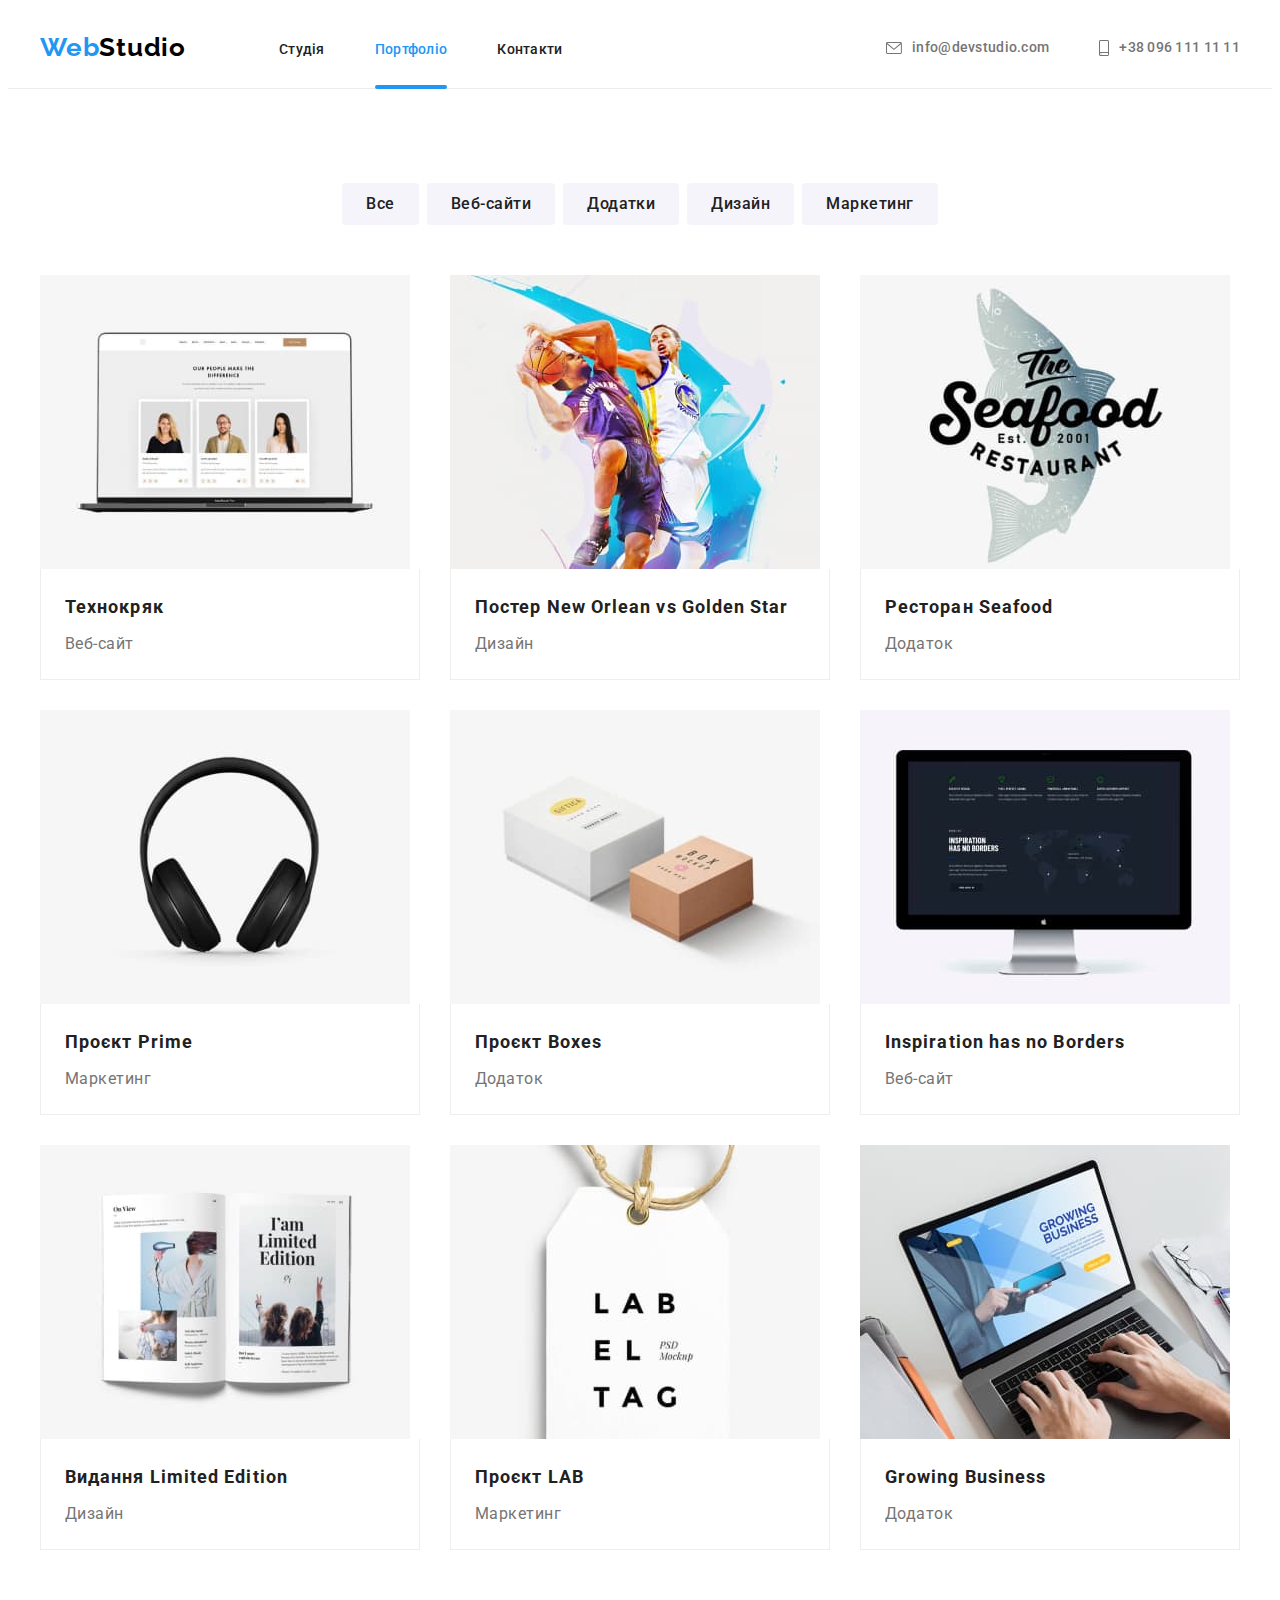
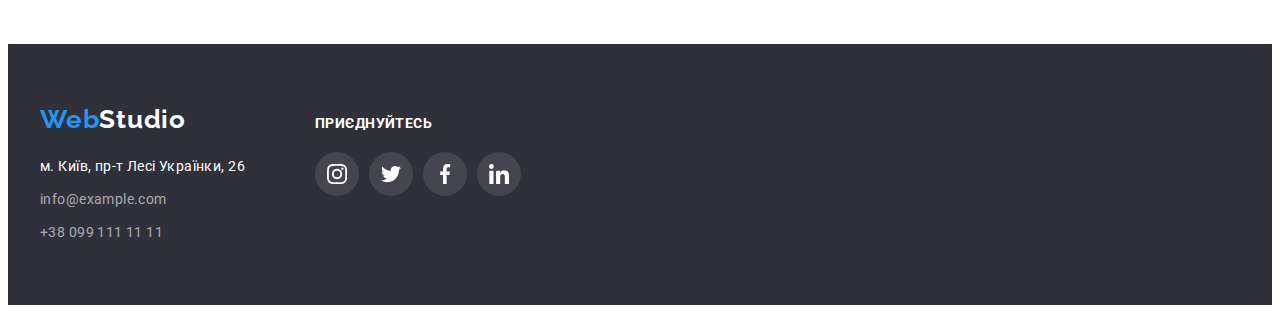
==== portfolio.html @ bf966de0 "Додавання файлів попереднього Д/з" ====
<!DOCTYPE html>
<html lang="uk">
<head>
    <meta charset="UTF-8" />
    <meta http-equiv="X-UA-Compatible" content="IE=edge" />
    <meta name="viewport" content="width=device-width, initial-scale=1.0" />
    <title>Портфоліо</title>
    <link rel="preconnect" href="https://fonts.googleapis.com">
    <link rel="preconnect" href="https://fonts.gstatic.com" crossorigin>
    <link href="https://fonts.googleapis.com/css2?family=Raleway:wght@700&family=Roboto:wght@400;500;700;900&display=swap" rel="stylesheet">
    <link rel="stylesheet" href="https://cdnjs.cloudflare.com/ajax/libs/modern-normalize/1.1.0/modern-normalize.min.css"
        integrity="sha512-wpPYUAdjBVSE4KJnH1VR1HeZfpl1ub8YT/NKx4PuQ5NmX2tKuGu6U/JRp5y+Y8XG2tV+wKQpNHVUX03MfMFn9Q=="
        crossorigin="anonymous" referrerpolicy="no-referrer" />
    <link rel="stylesheet" href="./css/styles.css" />
</head>
<body>
    <!--Шапка сторінки-->
    <header class="main-header">
        <div class="container main-header-container">
            <nav class="navigation">
                <a class="link logo-link" href="" lang="en">Web<span class="logo-header">Studio</span></a>
                <ul class="list menu">
                    <li class="menu-item"><a class="link menu-link" href="./index.html" target="_self"
                            rel="noreferrer noopener">Студія</a></li>
                    <li class="menu-item"><a class="link menu-link current" href="./portfolio.html" target="_self"
                            rel="noreferrer noopener">Портфоліо</a></li>
                    <li class="menu-item"><a class="link menu-link" href="">Контакти</a></li>
                </ul>
            </nav>
            <ul class="list contact">
                <li class="contact-item">
                    <a class="link contact-link" href="mailto:info@devstudio.com">
                        <svg class="contact-link-icon" width="16" height="12">
                            <use href="./images/icons.svg#icon-envelope"></use>
                        </svg>
                        info@devstudio.com
                        </a>
                </li>
                <li class="contact-item">
                    <a class="link contact-link" href="tel:+380961111111">
                        <svg class="contact-link-icon" width="10" height="16">
                            <use href="./images/icons.svg#icon-smartphone"></use>
                        </svg>
                        +38 096 111 11 11
                    </a>
                        
                </li>
            </ul>
        </div>
    </header>
    <!--Унікальний контент сторінки-->
    <main class="main-portfolio">
        <section class="box-portfolio section">
        <div class="container">
        <h1 class="visually-hidden">Портфоліо</h1>
        <ul class="list list-btn">
            <li class="item-btn">
                <button class="filter-btn" type="button">Все</button>
            </li>
            <li class="item-btn">
                <button class="filter-btn" type="button">Веб-сайти</button>
            </li>
            <li class="item-btn" >
                <button class="filter-btn" type="button">Додатки</button>
            </li>
            <li class="item-btn">
                <button class="filter-btn" type="button">Дизайн</button>
            </li>
            <li class="item-btn">
                <button class="filter-btn" type="button">Маркетинг</button>
            </li>
        </ul>
         <ul class="list list-portfolio">
            <li class="item-portfolio">
                <a class="link link-portfolio" href="">
                    <div class="container-overlay">
                        <img class="image-portfolio" src="./images/portfolio-img-1.jpg" alt="Фото веб-сайта" width="370" height="294">
                        <div class="overlay">
                            <p class="text-overlay">Ресурс пропонує комплексні пропозиції з різним рівнем функціоналу та сервісів. Все це дозволить
                                відвідувачу отримати вичерпні відомості про компанію чи приватну особу.</p>
                        </div>
                    </div>
                    <div class="container-portfolio">
                        <h2 class="title-portfolio">Технокряк</h2>
                        <p class="text-portfolio">Веб-сайт</p>
                    </div>
                </a>
            </li>
            <li class="item-portfolio">
                <a class="link link-portfolio" href="">
                    <div class="container-overlay">
                        <img class="image-portfolio" src="./images/portfolio-img-2.jpg" alt="Фото постера" width="370" height="294">
                        <div class="overlay">
                            <p class="text-overlay">Ресурс пропонує комплексні пропозиції з різним рівнем функціоналу та сервісів. Все це
                                дозволить відвідувачу отримати вичерпні відомості про компанію чи приватну особу.</p>
                        </div>
                    </div>
                    <div class="container-portfolio">
                        <h2 class="title-portfolio">Постер <span lang="en">New Orlean vs Golden Star</span></h2>
                        <p class="text-portfolio">Дизайн</p>
                    </div>
                </a>
            </li>
            <li class="item-portfolio">
                <a class="link link-portfolio" href="">
                    <div class="container-overlay">
                        <img class="image-portfolio" src="./images/portfolio-img-3.jpg" alt="Емблема додатку ресторану" width="370"
                            height="294">
                        <div class="overlay">
                            <p class="text-overlay">Ресурс пропонує комплексні пропозиції з різним рівнем функціоналу та сервісів. Все це
                                дозволить відвідувачу отримати вичерпні відомості про компанію чи приватну особу.</p>
                        </div>
                    </div>
                    <div class="container-portfolio">
                        <h2 class="title-portfolio">Ресторан <span lang="en">Seafood</span></h2>
                        <p class="text-portfolio">Додаток</p>
                    </div>
                </a>
            </li>
            <li class="item-portfolio">
                <a class="link link-portfolio" href="">
                    <div class="container-overlay">
                        <img class="image-portfolio" src="./images/portfolio-img-4.jpg" alt="Навушники" width="370" height="294">
                        <div class="overlay">
                            <p class="text-overlay">Ресурс пропонує комплексні пропозиції з різним рівнем функціоналу та сервісів. Все це
                                дозволить відвідувачу отримати вичерпні відомості про компанію чи приватну особу.</p>
                        </div>
                    </div>
                    <div class="container-portfolio">
                        <h2 class="title-portfolio">Проєкт <span lang="en">Prime</span></h2>
                        <p class="text-portfolio">Маркетинг</p>
                    </div>
                </a>
            </li>
            <li class="item-portfolio">
                <a class="link link-portfolio" href="">
                    <div class="container-overlay">
                        <img class="image-portfolio" src="./images/portfolio-img-5.jpg" alt="Емблема додатку проєкта" width="370" height="294">
                        <div class="overlay">
                            <p class="text-overlay">Ресурс пропонує комплексні пропозиції з різним рівнем функціоналу та сервісів. Все це
                                дозволить відвідувачу отримати вичерпні відомості про компанію чи приватну особу.</p>
                        </div>
                    </div>
                        <div class="container-portfolio">
                        <h2 class="title-portfolio">Проєкт <span lang="en">Boxes</span></h2>
                        <p class="text-portfolio">Додаток</p>
                    </div>
                </a>
            </li>
            <li class="item-portfolio">
                <a class="link link-portfolio" href="">
                    <div class="container-overlay">
                        <img class="image-portfolio" src="./images/portfolio-img-6.jpg" alt="Знімок веб-сайта" width="370" height="294">
                        <div class="overlay">
                            <p class="text-overlay">Ресурс пропонує комплексні пропозиції з різним рівнем функціоналу та сервісів. Все це
                                дозволить відвідувачу отримати вичерпні відомості про компанію чи приватну особу.</p>
                        </div>
                    </div>
                    <div class="container-portfolio">
                        <h2 class="title-portfolio" lang="en">Inspiration has no Borders</h2>
                        <p class="text-portfolio">Веб-сайт</p>
                    </div>
                </a>
            </li>
            <li class="item-portfolio">
                <a class="link link-portfolio" href="">
                    <div class="container-overlay">
                        <img class="image-portfolio" src="./images/portfolio-img-7.jpg" alt="Сторінка видання" width="370" height="294">
                        <div class="overlay">
                            <p class="text-overlay">Ресурс пропонує комплексні пропозиції з різним рівнем функціоналу та сервісів. Все це
                                дозволить відвідувачу отримати вичерпні відомості про компанію чи приватну особу.</p>
                        </div>
                    </div>
                    <div class="container-portfolio">
                        <h2 class="title-portfolio">Видання <span lang="en">Limited Edition</span></h2>
                        <p class="text-portfolio">Дизайн</p>
                    </div>
                </a>
            </li>
            <li class="item-portfolio">
                <a class="link link-portfolio" href="">
                    <div class="container-overlay">
                        <img class="image-portfolio" src="./images/portfolio-img-8.jpg" alt="Емблема проєкта" width="370" height="294">
                        <div class="overlay">
                            <p class="text-overlay">Ресурс пропонує комплексні пропозиції з різним рівнем функціоналу та сервісів. Все це
                                дозволить відвідувачу отримати вичерпні відомості про компанію чи приватну особу.</p>
                        </div>
                    </div>
                    <div class="container-portfolio">
                        <h2 class="title-portfolio">Проєкт <span lang="en">LAB</span></h2>
                        <p class="text-portfolio">Маркетинг</p>
                    </div>
                </a>
            </li>
            <li class="item-portfolio">
                <a class="link link-portfolio" href="">
                    <div class="container-overlay">
                        <img class="image-portfolio" src="./images/portfolio-img-9.jpg" alt="Фото додатку на комп'ютері" width="370"
                            height="294">
                        <div class="overlay">
                            <p class="text-overlay">Ресурс пропонує комплексні пропозиції з різним рівнем функціоналу та сервісів. Все це
                                дозволить відвідувачу отримати вичерпні відомості про компанію чи приватну особу.</p>
                        </div>
                    </div>
                        <div class="container-portfolio">
                        <h2 class="title-portfolio" lang="en">Growing Business</h2>
                        <p class="text-portfolio">Додаток</p>
                    </div>
                </a>
            </li>
         </ul>
        </div>
        </section>
    </main>
    <!--Підвал сторінки-->
<footer class="main-footer">
    <div class="container nav-footer">
        <div class="nav-footer-container">
            <a class="link logo-link logo-link-footer" href="" lang="en">Web<span class="logo-footer">Studio</span></a>
            <address class="contact-footer">
                <ul class="list contact-footer-list">
                    <li class="contact-footer-item">
                        <a class="link contact-footer-map" href="https://goo.gl/maps/VhvaKsg6vNZzqWM96" target="_blank"
                            rel="noreferrer noopener">
                            м. Київ, пр-т Лесі Українки, 26
                        </a>
                    </li>
                    <li class="contact-footer-item"><a class="link contact-footer-link"
                            href="mailto:info@example.com">info@example.com</a></li>
                    <li class="contact-footer-item"><a class="link contact-footer-link" href="tel:+380991111111">+38 099
                            111 11 11</a>
                    </li>
                </ul>
            </address>
        </div>
        <div class="join-footer">
            <p class="join-footer-text">Приєднуйтесь</p>
            <ul class="social-network-list">
                <li class="social-network-item">
                    <a class="social-network-link social-network-link-footer" href="/">
                        <svg class="join-footer-icon" width="20" height="20">
                            <use href="./images/icons.svg#icon-instagram"></use>
                        </svg>
                    </a>
                </li>
                <li class="social-network-item">
                    <a class="social-network-link social-network-link-footer" href="/">
                        <svg class="join-footer-icon" width="20" height="20">
                            <use href="./images/icons.svg#icon-twitter"></use>
                        </svg>
                    </a>
                </li>
                <li class="social-network-item">
                    <a class="social-network-link social-network-link-footer" href="/">
                        <svg class="join-footer-icon" width="20" height="20">
                            <use href="./images/icons.svg#icon-facebook"></use>
                        </svg>
                    </a>
                </li>
                <li class="social-network-item">
                    <a class="social-network-link social-network-link-footer" href="/">
                        <svg class="join-footer-icon" width="20" height="20">
                            <use href="./images/icons.svg#icon-linkedin"></use>
                        </svg>
                    </a>
                </li>
            </ul>
        </div>
    </div>
</footer>
</body>
</html>
---- css/styles.css ----
:root {
    --accent-color: #2196F3;
    --primary-color: #212121;
    --secondary-color: #757575;
    --tertiary-color: #FFFFFF;
}

body {
    font-family: 'Roboto', sans-serif;
    color: var(--primary-color);
}

h1,
h2,
h3,
p {
    margin: 0;
}

ul {
    margin: 0;
    padding: 0;
    list-style: none;
}

img {
    display: block;
    max-width: 100%;
    height: auto;
}

address {
    font-style: normal;
    font-weight: 400;
}

.visually-hidden {
    position: absolute;
    white-space: nowrap;
    width: 1px;
    height: 1px;
    overflow: hidden;
    border: 0;
    padding: 0;
    clip: rect(0 0 0 0);
    clip-path: inset(50%);
    margin: -1px;
}

.container {
    width: 1200px;
    margin: 0 auto;
    padding: 0 15px;
}

.section {
    padding-top: 94px;
    padding-bottom: 94px;
}

.list {
    list-style: none;
}

.link {
    text-decoration: none;
}

.link:hover,
.link:focus {
    color: var(--accent-color);
}

.hero-btn:hover,
.hero-btn:focus,
.filter-btn:hover,
.filter-btn:focus {
    color: var(--tertiary-color);
    background-color: var(--accent-color);
}

.filter-btn:hover,
.filter-btn:focus {
    box-shadow: 0px 3px 1px rgba(0, 0, 0, 0.1), 0px 1px 2px rgba(0, 0, 0, 0.08), 0px 2px 2px rgba(0, 0, 0, 0.12);
}

.hero-btn,
.filter-btn {
    cursor: pointer;
}

.hero-btn {
    display: inline-block;
    align-items: center;
   
    min-width: 200px;
    padding: 10px 32px;
    
    border: transparent;
    border-radius: 4px;
    
    font-family: inherit;
    font-weight: 700;
    font-size: 16px;
    line-height: 1.88;
    letter-spacing: 0.06em;
    text-align: center;
    
    color: var(--tertiary-color);
    background-color: var(--accent-color);
    
    transition: background-color 250ms cubic-bezier(0.4, 0, 0.2, 1);
}

.filter-btn {
    display: inline-block;
    
    padding: 6px 22px;
    
    border-color: transparent;
    border-radius: 4px;
    
    font-family: inherit;
    font-weight: 500;
    font-size: 16px;
    line-height: 1.62;
    letter-spacing: 0.03em;
    text-align: center;
    
    color: var(--primary-color);
    background-color: #F5F4FA;
    
    transition: color 250ms cubic-bezier(0.4, 0, 0.2, 1), background-color 250ms cubic-bezier(0.4, 0, 0.2, 1), box-shadow 250ms cubic-bezier(0.4, 0, 0.2, 1);
}

.item-btn:not(:last-child) {
    margin-right: 8px;
}

.list-btn {
    display: flex;
    justify-content: center;
    
    margin-bottom: 50px;
}

.logo-link {
    margin-right: 93px;
    padding-top: 24px;
    padding-bottom: 25px;
    
    font-family: 'Raleway', sans-serif;
    font-weight: 700;
    font-size: 26px;
    line-height: 1.19;
    letter-spacing: 0.03em;
    
    color: var(--accent-color);
}

.logo-header {
    color: #000000;
}

.menu-link,
.contact-link {
    font-weight: 500;
    font-size: 14px;
    line-height: 1.14;
    letter-spacing: 0.02em;
}

.menu-link {
    position: relative;
    
    padding-top: 32px;
    padding-bottom: 32px;
    
    color: var(--primary-color);
    
    transition: color 250ms cubic-bezier(0.4, 0, 0.2, 1);
}

.menu-link:hover,
.menu-link:focus {
    color: var(--accent-color);
}

.menu-link::after {
    content: "";

    display: block;
    position: absolute;
    
    width: 100%;
    height: 4px;
    
    left: 0;
    bottom: 0;
    
    background-color: var(--accent-color);
    
    border-radius: 2px;
    
    transform: scale(0);
    transition: transform 250ms cubic-bezier(0.4, 0, 0.2, 1);

}

.menu-link:hover::after,
.menu-link:focus::after {
    transform: scale(1);
}

.menu-link.current {
    color: var(--accent-color);
}

.menu-link.current::after {
    transform: scale(1);
}

.contact {
    display: flex;
    align-items: center;
    
    padding-top: 32px;
    padding-bottom: 32px;
}

.contact-item:not(:last-child) {
    margin-right: 50px;
    margin-left: auto;
}

.contact-link {
    display: flex;
    align-items: center;
    
    color: var(--secondary-color);
    
    transition: color 250ms cubic-bezier(0.4, 0, 0.2, 1);
}

.contact-link:hover,
.contact-link:focus {
    color: var(--accent-color);
}

.contact-link-icon {
    margin-right: 10px;
    
    fill: currentColor;
}

.main-header {
    border-bottom: 1px solid #ECECEC;
}

.main-header-container {
    display: flex;
    align-items: center;
    justify-content: space-between;
}

.navigation {
    display: flex;
    align-items: center;
}

.menu {
    display: flex;
    align-items: center;
}

.menu-item:not(:last-child) {
    margin-right: 50px;
}

.hero {
    max-width: 1600px;
    padding: 200px 0;
    margin-left: auto;
    margin-right: auto;
    
    text-align: center;

    background-image: linear-gradient(rgba(47, 48, 58, 0.4), rgba(47, 48, 58, 0.4)), url("../images/hero-img.jpg");
    background-repeat: no-repeat;
    background-size: cover;
    background-position: center;
    background-color: #C4C4C4;
}

.hero-title {
    width: 696px;
    margin-left: auto;
    margin-right: auto;
    margin-bottom: 30px;
    
    font-weight: 900;
    font-size: 44px;
    line-height: 1.36;
    letter-spacing: 0.06em;
    text-transform: uppercase;
    text-align: center;
    
    color: var(--tertiary-color);
}

.box-principle-title {
    font-weight: 700;
    font-size: 14px;
    line-height: 1.14;
    letter-spacing: 0.03em;
    text-transform: uppercase;

    color: var(--primary-color);
}

.box-principle-list {
    display: flex;
}

.box-principle-item {
    width: 270px;
}

.box-principle-item:not(:last-child) {
    margin-right: 30px;
}

.box-principle-icon {
    display: flex;
    justify-content: center;
    align-items: center;

    width: 270px;
    height: 120px;
    margin-bottom: 30px;
    
    border-radius: 4px;

    background-color: #F5F4FA;
}

.box-principle-title {
    margin-bottom: 10px;
}

.box-principle-text {
    font-size: 14px;
    line-height: 1.71;
    letter-spacing: 0.03em;

    color: var(--secondary-color);
}

.box-work {
    padding-top: 0;
}

.box-work-title,
.box-team-title,
.clients {
    margin-bottom: 50px;

    font-weight: 700;
    font-size: 36px;
    line-height: 1.17;
    text-align: center;
    letter-spacing: 0.03em;

    color: var(--primary-color);
}

.box-work-list {
    display: flex;
}

.box-work-item:not(:last-child) {
    margin-right: 30px;
}

.box-work-container {
    position: relative;
}

.box-work-text {
    display: flex;
    justify-content: center;
    align-items: center;
    position: absolute;

    width: 100%;
    height: 70px;
    left: 0;
    bottom: 0;

    font-weight: 700;
    font-size: 14px;
    line-height: 1.14;
    text-align: center;
    letter-spacing: 0.03em;
    text-transform: uppercase;

    color: var(--tertiary-color);
    background-color: rgba(47, 48, 58, 0.8);
}


.box-team {
    background-color: #F5F4FA;
}

.box-team-list {
    display: flex;
}

.box-team-item {
    box-shadow: 0px 1px 3px rgba(0, 0, 0, 0.12), 0px 1px 1px rgba(0, 0, 0, 0.14), 0px 2px 1px rgba(0, 0, 0, 0.2);
    
    border-radius: 0px 0px 4px 4px;

    background-color: var(--tertiary-color);
}

.box-team-item:not(:last-child) {
    margin-right: 30px;
}

.box-team-container {
    padding-top: 30px;
    padding-bottom: 30px;
}

.box-team-name {
    margin-bottom: 10px;

    font-weight: 500;
    font-size: 16px;
    line-height: 1.19;
    text-align: center;
    letter-spacing: 0.03em;

    color: var(--primary-color);
}

.box-team-text {
    margin-bottom: 16px;

    font-size: 16px;
    line-height: 1.19;
    text-align: center;
    letter-spacing: 0.03em;

    color: var(--secondary-color);
}

.social-network-list {
    display: flex;
    justify-content: center;
    align-items: center;
}

.social-network-item:not(:last-child) {
    margin-right: 10px;
}

.social-network-link {
    fill: #AFB1B8;
}

.social-network-link-footer {
    background-color: rgba(255, 255, 255, 0.1);
}

.social-network-link:hover,
.social-network-link:focus {
    fill: var(--tertiary-color);
    background-color: var(--accent-color);
}

.social-network-link {
    display: flex;
    justify-content: center;
    align-items: center;

    width: 44px;
    height: 44px;

    border-radius: 50%;

    transition: fill 250ms cubic-bezier(0.4, 0, 0.2, 1), background-color 250ms cubic-bezier(0.4, 0, 0.2, 1);
}

.clients-list {
    display: flex;
    justify-content: space-between;
}

.clients-item {
    width: 170px;
    height: 92px;
}

.clients-item:not(:last-child) {
    margin-right: 30px;
}

.clients-link {
    display: flex;
    justify-content: center;
    align-items: center;

    width: 100%;
    height: 100%;

    border: 1px solid #AFB1B8;
    border-radius: 4px;

    color: #AFB1B8;

    transition: color 250ms cubic-bezier(0.4, 0, 0.2, 1);
}

.clients-link:hover,
.clients-link:focus {
    color: var(--accent-color);

    border: 1px solid var(--accent-color)
}

.clients-icon {
    fill: currentColor;
}

.list-portfolio {
    display: flex;
    flex-wrap: wrap;
    gap: 30px;
}

.item-portfolio {
    flex-basis: calc((100% - 60px) / 3);
}

.link-portfolio {
    display: block;

    transition: box-shadow 250ms cubic-bezier(0.4, 0, 0.2, 1);
}

.link-portfolio:hover,
.link-portfolio:focus {
    box-shadow: 0px 1px 1px rgba(0, 0, 0, 0.12), 0px 4px 4px rgba(0, 0, 0, 0.06), 1px 4px 6px rgba(0, 0, 0, 0.16);  
}

.link-portfolio:hover .overlay,
.link-portfolio:focus .overlay {
    transform: translate(0);
    opacity: 1;
}

.container-overlay {
    position: relative;
    overflow: hidden;
}

.overlay {
    position: absolute;

    width: 100%;
    height: 100%;
    left: 0;
    top: 0;

    font-size: 18px;
    padding: 63px 24px;
    line-height: 1.56;    
    letter-spacing: 0.03em;

    background-color: rgba(33, 150, 243, 0.9);
    color: var(--tertiary-color);

    transform: translateY(100%);
    opacity: 0;
    transition: transform 250ms cubic-bezier(0.4, 0, 0.2, 1), opacity 250ms cubic-bezier(0.4, 0, 0.2, 1);
}

.container-portfolio {
    padding: 20px 24px;

    border: 1px solid #EEEEEE;
    border-top: none;
}

.title-portfolio {
    margin-bottom: 4px;
    
    font-weight: 700;
    font-size: 18px;
    line-height: 2;
    letter-spacing: 0.06em;

    color: var(--primary-color);
}

.text-portfolio {
    font-size: 16px;
    line-height: 1.88;
    letter-spacing: 0.03em;

    color: var(--secondary-color);
}

.main-footer {
    padding-top: 60px;
    padding-bottom: 60px;

    background-color: #2F303A;
}

.logo-link-footer {
    margin-right: 0;
    padding: 0;
}

.contact-footer {
    margin-top: 20px;
}

.logo-footer,
.contact-footer-map {
    color: var(--tertiary-color);
}

.contact-footer-map,
.contact-footer-link {
    font-size: 14px;
    line-height: 1.71;    
    letter-spacing: 0.03em;

    transition: color 250ms cubic-bezier(0.4, 0, 0.2, 1);
}

.contact-footer-map:hover,
.contact-footer-map:focus,
.contact-footer-link:hover,
.contact-footer-link:focus {
    color: var(--accent-color);
}

.contact-footer-link {
    color: rgba(255, 255, 255, 0.6);
}

.contact-footer-item:not(:last-child) {
    margin-bottom: 9px;
}

.nav-footer {
    display: flex;
    align-items: baseline;
}

.join-footer {
    margin-left: 70px;
}

.join-footer-icon {
    fill: var(--tertiary-color);
}

.join-footer-text {
    margin-bottom: 20px;

    font-weight: 700;
    font-size: 14px;
    line-height: 1.14;
    letter-spacing: 0.03em;
    text-transform: uppercase;

    color: var(--tertiary-color)
}

.backdrop {
    position: fixed;
    z-index: 100;

    width: 100%;
    height: 100%;
    top: 0;
    left: 0;

    background-color: rgba(0, 0, 0, 0.2);

    transition: opacity 250ms cubic-bezier(0.4, 0, 0.2, 1), visibility 250ms cubic-bezier(0.4, 0, 0.2, 1);
}

.is-hidden {
    opacity: 0;
    visibility: hidden;
    pointer-events: none;
}

.is-hidden .modal {
    transform: translate(-50%, -50%) scale(0.85);
    transition: transform 250ms cubic-bezier(0.4, 0, 0.2, 1), visibility 250ms cubic-bezier(0.4, 0, 0.2, 1);
}

.modal {
    position: absolute;

    top: 50%;
    left: 50%;
    width: 528px;
    height: 581px;
    
    background-color: var(--tertiary-color);
    box-shadow: 0px 1px 3px rgba(0, 0, 0, 0.12), 0px 1px 1px rgba(0, 0, 0, 0.14), 0px 2px 1px rgba(0, 0, 0, 0.2);
    
    border-radius: 4px;

    transform: translate(-50%, -50%) scale(1);
    transition: transform 250ms cubic-bezier(0.4, 0, 0.2, 1);
}

.modal-close-button {
    display: flex;
    justify-content: center;
    align-items: center;

    position: absolute;
    
    padding: 0;
    top: 8px;
    right: 8px;
    width: 30px;
    height: 30px;

    background-color: transparent;

    border: 1px solid rgba(0, 0, 0, 0.1);
    border-radius: 50%;
    
    cursor: pointer;
}
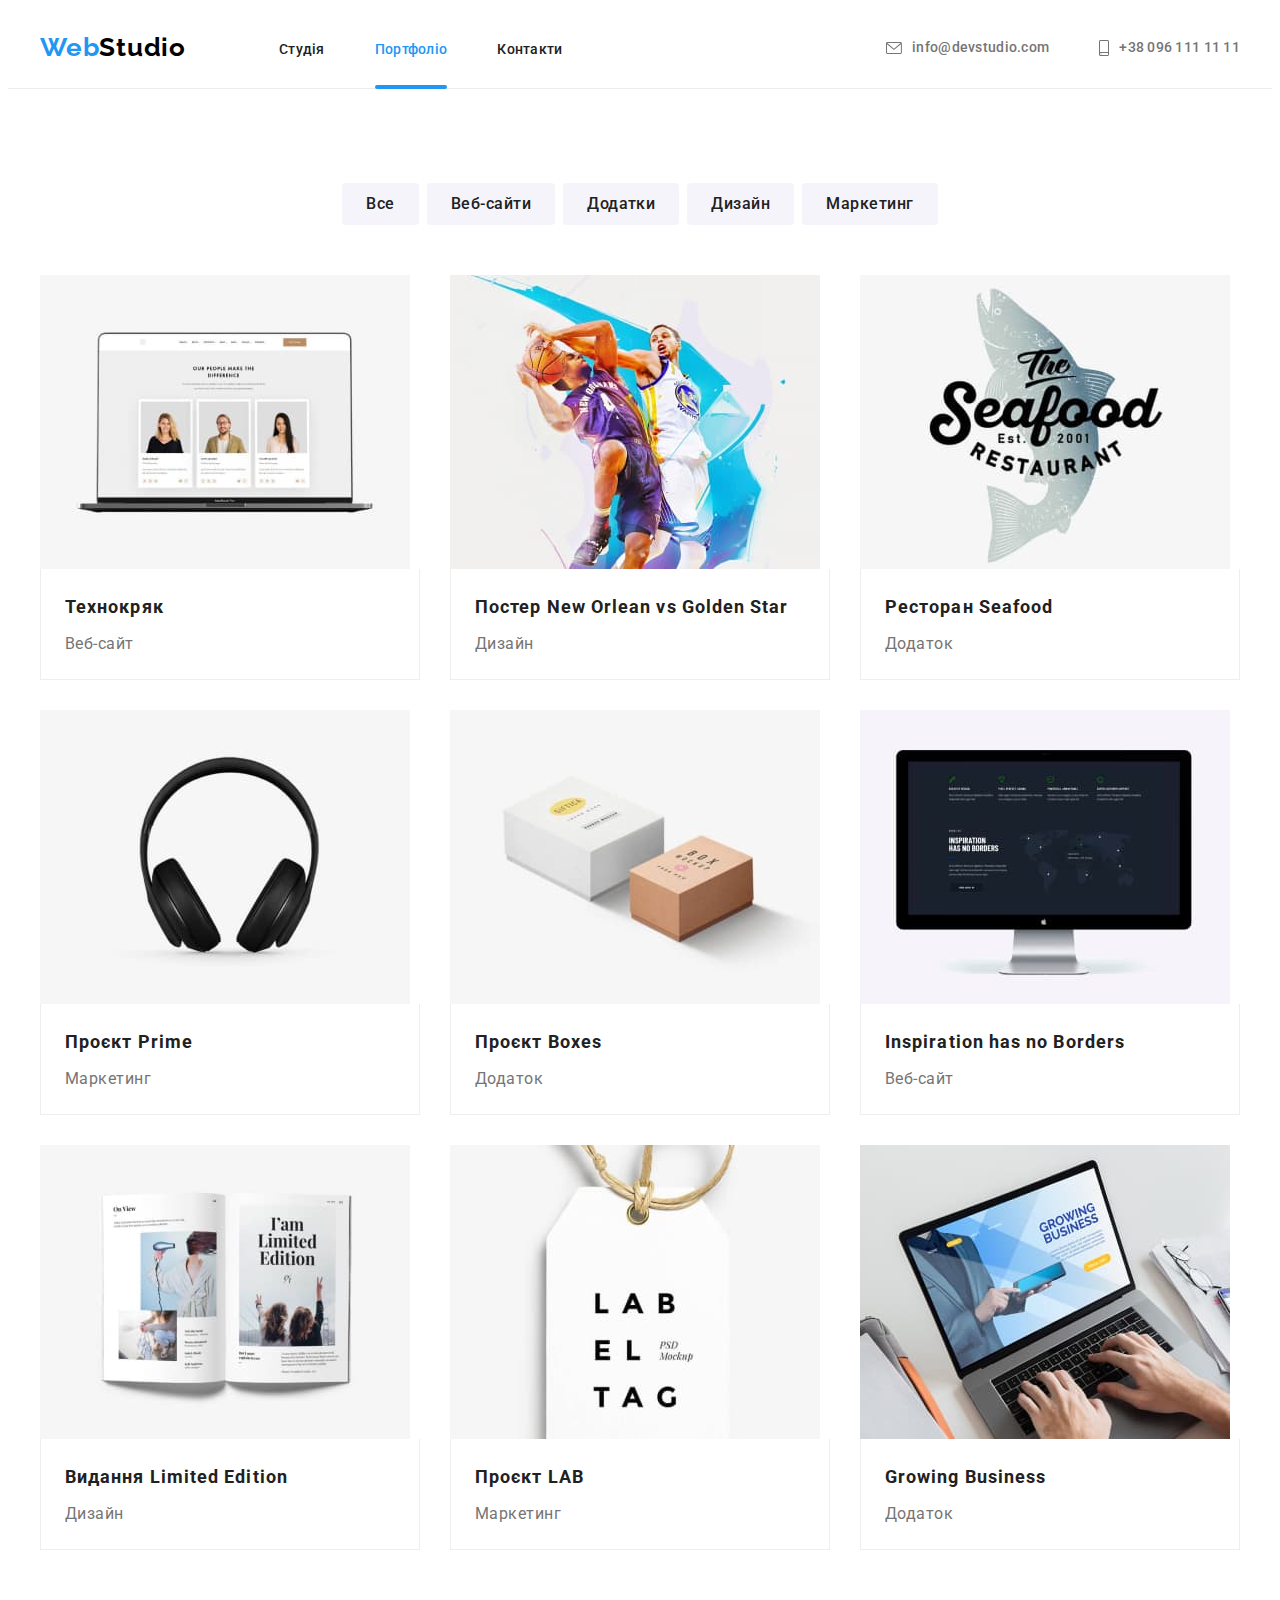
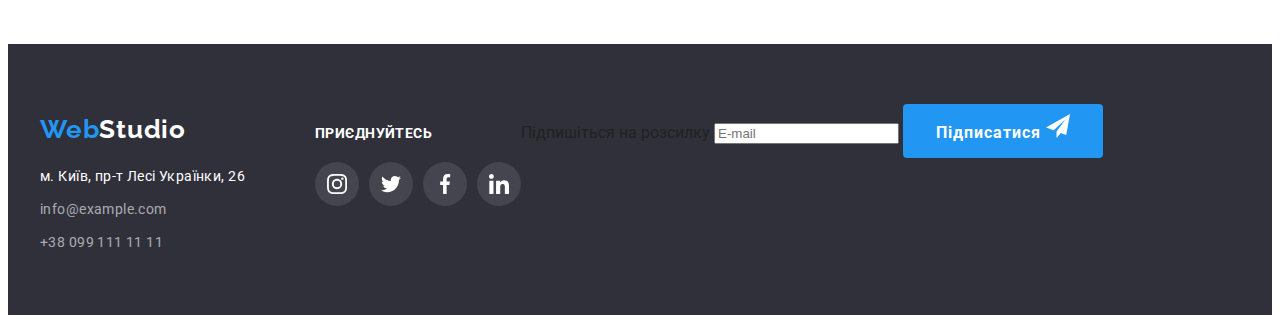
==== commit 30b728de: "Update portfolio.html" ====
--- a/portfolio.html
+++ b/portfolio.html
@@ -266,6 +266,18 @@
                 </li>
             </ul>
         </div>
+        <form class="subscribe-footer">
+            <label class="subscribe-field">
+                <span class="subscribe-title">Підпишіться на розсилку</span>
+                <input type="email" class="subscribe-input" name="email" placeholder="E-mail">
+            </label>
+            <button type="submit" class="hero-btn">
+                Підписатися
+                <svg class="subscribe-icon" width="24" height="24">
+                    <use href="./images/icons.svg#icon-send"></use>
+                </svg>
+            </button>
+        </form>
     </div>
 </footer>
 </body>
--- a/css/styles.css
+++ b/css/styles.css
@@ -726,6 +726,15 @@
     transition: transform 250ms cubic-bezier(0.4, 0, 0.2, 1);
 }
 
+.modal-title {
+    font-weight: 700;
+    font-size: 20px;
+    line-height: 1.15;
+    text-align: center;
+    letter-spacing: 0.03em;
+    color: var(--primary-color);
+}
+
 .modal-close-button {
     display: flex;
     justify-content: center;
